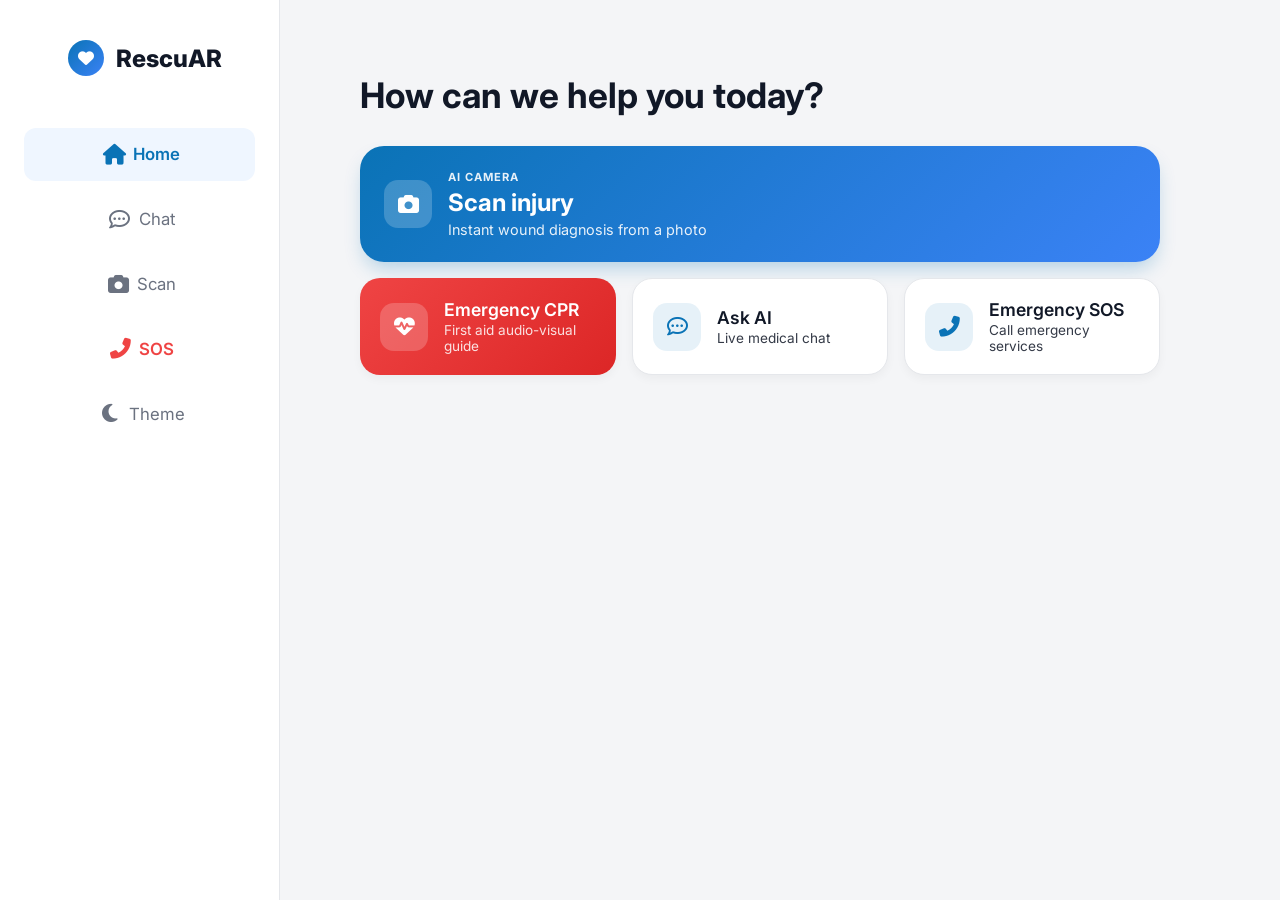
==== index.html @ 7adf70c9 "Add a full-screen voice guidance view with step progress" ====
<!DOCTYPE html>
<html lang="en">
<head>
    <meta charset="UTF-8">
    <meta name="viewport" content="width=device-width, initial-scale=1.0, maximum-scale=1.0, user-scalable=no">
    <title>RescuAR - AI First Aid</title>

    <!-- Fonts & Icons -->
    <link href="https://fonts.googleapis.com/css2?family=Inter:wght@400;500;600;700&display=swap" rel="stylesheet">
    <link rel="stylesheet" href="https://cdnjs.cloudflare.com/ajax/libs/font-awesome/6.4.0/css/all.min.css">

    <!-- Stylesheets -->
    <link rel="stylesheet" href="/static/css/base.css">
    <link rel="stylesheet" href="/static/css/layout.css">
    <link rel="stylesheet" href="/static/css/components.css">
    <link rel="stylesheet" href="/static/css/screens.css">
</head>
<body>

<div class="app-container">

    <!-- Navigation -->
    <nav class="main-nav">
        <div class="sidebar-brand">
            <div class="logo-icon"><i class="fas fa-heart"></i></div>
            RescuAR
        </div>
        <a class="nav-item active" onclick="switchScreen('homeScreen', this, 0)">
            <i class="fas fa-home"></i><span>Home</span>
        </a>
        <a class="nav-item" onclick="switchScreen('chatScreen', this, 1)">
            <i class="far fa-comment-dots"></i><span>Chat</span>
        </a>
        <a class="nav-item nav-item-scan" onclick="goToScan(this, 2)">
            <i class="fas fa-camera"></i><span>Scan</span>
        </a>
        <a class="nav-item" onclick="switchScreen('emergencyScreen', this, 3)">
            <i class="fas fa-phone-alt" style="color: #EF4444;"></i><span style="color: #EF4444; font-weight:600;">SOS</span>
        </a>
        <a class="nav-item" onclick="toggleTheme()">
            <i class="fas fa-moon" id="themeIcon"></i><span>Theme</span>
        </a>
    </nav>

    <!-- Screen wrapper -->
    <div class="screen-wrapper">

        <!-- HOME -->
        <div id="homeScreen" class="screen active">
            <div class="header">
                <div class="logo-area mobile-header-logo">
                    <div class="logo-icon"><i class="fas fa-heart"></i></div>
                    RescuAR
                </div>
            </div>
            <div style="max-width: 800px; width: 100%;">
                <h1>How can we help you today?</h1>
                <div class="card-main" onclick="goToScan(null, 2)">
                    <div class="card-sm-icon"><i class="fas fa-camera"></i></div>
                    <div class="card-main-text">
                        <p style="font-size:0.7rem; letter-spacing:1px; margin-bottom:4px; text-transform:uppercase; font-weight:700; opacity:0.9;">AI Camera</p>
                        <h3>Scan injury</h3>
                        <p>Instant wound diagnosis from a photo</p>
                    </div>
                </div>
                <div class="grid-cards">
                    <div class="card-sm card-red" onclick="switchScreen('cprScreen', null, -1)">
                        <div class="card-sm-icon"><i class="fas fa-heartbeat"></i></div>
                        <div>
                            <h4>Emergency CPR</h4>
                            <p>First aid audio-visual guide</p>
                        </div>
                    </div>
                    <div class="card-sm card-white" onclick="switchScreen('chatScreen', null, 1)">
                        <div class="card-sm-icon"><i class="far fa-comment-dots"></i></div>
                        <div>
                            <h4>Ask AI</h4>
                            <p>Live medical chat</p>
                        </div>
                    </div>
                    <div class="card-sm card-white" onclick="switchScreen('emergencyScreen', null, 3)">
                        <div class="card-sm-icon card-sm-icon-sos"><i class="fas fa-phone-alt"></i></div>
                        <div>
                            <h4>Emergency SOS</h4>
                            <p>Call emergency services</p>
                        </div>
                    </div>
                </div>
            </div>
        </div>

        <!-- CPR -->
        <div id="cprScreen" class="screen">
            <div class="header" style="position: relative;">
                <button class="back-btn" onclick="stopCpr(); switchScreen('homeScreen', null, 0)">
                    <i class="fas fa-arrow-left"></i>
                </button>
                <span class="screen-title mobile-header-logo">First Aid (CPR)</span>
            </div>
            <h2 class="screen-title desktop-title">First Aid (CPR)</h2>
            <div style="display:flex; flex-direction:column; align-items:center; justify-content:center; flex:1; text-align:center; max-width:600px; margin: 0 auto; width:100%;">
                <div id="cprPulseCircle" class="cpr-circle">
                    <span id="cprTimerDisplay">00</span>
                </div>
                <h3 id="cprInstruction" style="font-size:1.8rem; margin: 30px 0 10px 0; color:var(--text-dark);">Ready for CPR</h3>
                <p id="cprSubInstruction" style="color:var(--text-muted); margin-bottom:40px; font-size:1.1rem;">Press start to follow the rhythm.</p>
                <button id="btnCprToggle" class="btn-action" style="background:var(--danger-color); color:white; width:100%; max-width:300px; padding:20px; font-size:1.2rem; border-radius:24px; box-shadow: 0 10px 20px rgba(239, 68, 68, 0.3);" onclick="toggleCpr()">
                    <i class="fas fa-play"></i> Start CPR
                </button>
            </div>
        </div>

        <!-- SCAN -->
        <div id="scanScreen" class="screen">
            <div class="header" style="position: relative;">
                <button class="back-btn" onclick="switchScreen('homeScreen', null, 0)">
                    <i class="fas fa-arrow-left"></i>
                </button>
                <span class="screen-title mobile-header-logo">Scan injury</span>
            </div>
            <h2 class="screen-title desktop-title">Scan injury</h2>
            <div class="scan-content-wrapper">
                <div class="camera-view" id="cameraContainer">
                    <div class="camera-ui-layer" id="cameraUI">
                        <div class="focus-ring">FOCUS</div>
                    </div>
                    <img id="imagePreview" alt="Wound preview">
                    <div class="loader-overlay" id="loaderOverlay">
                        <div class="spinner"></div>
                        <span>Analysis in progress...</span>
                    </div>
                </div>
                <p style="text-align:center; color:var(--text-muted); margin-bottom:20px; font-size:0.9rem;">
                    Frame the injury in good lighting. Photos are securely analyzed by AI.
                </p>
                <div class="action-buttons-scan">
                    <input type="file" id="cameraInput" accept="image/*" capture="environment">
                    <input type="file" id="galleryInput" accept="image/*">
                    <label for="cameraInput" class="btn-action btn-capture" id="btnTakePic">
                        <i class="fas fa-camera"></i> Take photo
                    </label>
                    <label for="galleryInput" class="btn-action btn-capture" id="btnGallery">
                        <i class="fas fa-folder-open"></i> From gallery
                    </label>
                    <button class="btn-action btn-analyze" id="analyzeBtn" onclick="analyze()">
                        <i class="fas fa-microscope"></i> Analyze result
                    </button>
                </div>
                <div id="resultPanel" class="result-panel"></div>
            </div>
        </div>

        <!-- DIAGNOSIS -->
        <div id="diagnosisScreen" class="screen">
            <div class="header" style="position: relative;">
                <button class="back-btn" onclick="switchScreen('homeScreen', null, 0)">
                    <i class="fas fa-arrow-left"></i>
                </button>
                <span class="screen-title mobile-header-logo">AI Diagnosis</span>
                <button class="close-process-btn" onclick="endProcess()">
                    <i class="fas fa-times"></i>
                </button>
            </div>
            <h2 class="screen-title desktop-title">AI Diagnosis</h2>
            <div class="diagnosis-wrapper">
                <div class="diag-image-container">
                    <img id="diagImageResult" src="" alt="Analyzed wound">
                </div>
                <div class="diag-header">
                    <span class="severity-badge" id="diagSeverityBadge">
                        <i class="fas fa-exclamation-triangle"></i> MODERATE
                    </span>
                    <h2 class="diag-title" id="diagTitle">Diagnosis Name</h2>
                    <p class="diag-subtitle" id="diagSubtitle">Analyzed details will appear here.</p>
                </div>
                <button class="btn-voice" id="btnVoiceAssistant" onclick="toggleVoiceAssistant()">
                    <i class="fas fa-microphone"></i> Start Voice Assistant
                </button>
                <div class="card-steps" id="stepsCard">
                    <div class="steps-header" onclick="toggleCollapsedSteps()">
                        <h3>What this means</h3>
                        <i class="fas fa-chevron-up"></i>
                    </div>
                    <ul class="steps-list" id="stepsList"></ul>
                </div>
                <button class="btn-collapsed-steps" id="btnCollapsedSteps" style="display:none;" onclick="toggleCollapsedSteps()">
                    <span><i class="fas fa-list-ul" style="margin-right:8px; color:var(--blue-card);"></i> First Aid Steps</span>
                    <i class="fas fa-chevron-down"></i>
                </button>
                <div class="card-transcription" id="transcriptionCard" style="display:none;">
                    <h3><i class="fas fa-wave-square" style="color:var(--blue-card);"></i> Live Transcription</h3>
                    <div class="transcription-box">
                        <p id="transcriptionText">Listening...</p>
                    </div>
                </div>
            </div>
        </div>

        <!-- VOICE GUIDANCE (full-screen step view) -->
        <div id="voiceGuideScreen" class="screen">
            <div class="header" style="position: relative;">
                <button class="back-btn" onclick="exitVoiceGuide()">
                    <i class="fas fa-arrow-left"></i>
                </button>
                <span class="screen-title mobile-header-logo" id="voiceGuideTitle">Voice Guidance</span>
                <button class="close-process-btn" onclick="exitVoiceGuide()">
                    <i class="fas fa-times"></i>
                </button>
            </div>

            <div class="voice-guide-wrapper">
                <!-- Progress dots -->
                <div class="vg-progress" id="vgProgress"></div>
                <p class="vg-step-label" id="vgStepLabel">STEP 1 OF 5</p>

                <!-- Current step text (large) -->
                <h2 class="vg-step-text" id="vgStepText">Loading step...</h2>

                <!-- Spacer pushes status to bottom -->
                <div class="vg-spacer"></div>

                <!-- Listening status (fixed at bottom of content) -->
                <div class="vg-status" id="vgStatus">
                    <div class="vg-status-indicator" id="vgStatusDot"></div>
                    <p id="vgStatusText">🎤 Listening...</p>
                </div>
            </div>
        </div>

        <!-- CHAT -->
        <div id="chatScreen" class="screen">
            <div class="header" style="position: relative;">
                <button class="back-btn" onclick="switchScreen('homeScreen', null, 0)">
                    <i class="fas fa-arrow-left"></i>
                </button>
                <span class="screen-title mobile-header-logo">Medical AI Chat</span>
            </div>
            <h2 class="screen-title desktop-title">Medical AI Chat</h2>
            <div class="chat-container">
                <div class="chat-messages" id="chatMessages">
                    <div class="msg ai">Hello! I am an AI medical assistant. Describe your symptoms or ask a first aid question, and I will try to help.</div>
                </div>
                <div class="chat-input-area">
                    <input type="text" id="chatInput" placeholder="Type a message..." onkeypress="handleChatEnter(event)">
                    <button class="btn-send" onclick="sendChatMessage()">
                        <i class="fas fa-paper-plane"></i>
                    </button>
                </div>
            </div>
        </div>

        <!-- EMERGENCY -->
        <div id="emergencyScreen" class="screen">
            <div class="header" style="position: relative;">
                <button class="back-btn" onclick="switchScreen('homeScreen', null, 0)">
                    <i class="fas fa-arrow-left"></i>
                </button>
                <span class="screen-title mobile-header-logo">Emergency Numbers</span>
            </div>
            <h2 class="screen-title desktop-title">Emergency Numbers</h2>
            <p style="color:var(--text-muted); margin-bottom:10px; text-align:center;">Tap a number to call immediately from your device.</p>
            <div class="emergency-list">
                <a href="tel:112" class="emergency-link">
                    <div class="e-icon"><i class="fas fa-star-of-life"></i></div>
                    <div class="e-info"><h3>112</h3><p>Emergency Call Center</p></div>
                    <div class="e-action"><i class="fas fa-phone"></i></div>
                </a>
                <a href="tel:999" class="emergency-link">
                    <div class="e-icon"><i class="fas fa-ambulance"></i></div>
                    <div class="e-info"><h3>999</h3><p>Ambulance</p></div>
                    <div class="e-action"><i class="fas fa-phone"></i></div>
                </a>
                <a href="tel:998" class="emergency-link">
                    <div class="e-icon"><i class="fas fa-fire-extinguisher"></i></div>
                    <div class="e-info"><h3>998</h3><p>Fire Brigade</p></div>
                    <div class="e-action"><i class="fas fa-phone"></i></div>
                </a>
                <a href="tel:997" class="emergency-link">
                    <div class="e-icon"><i class="fas fa-shield-alt"></i></div>
                    <div class="e-info"><h3>997</h3><p>Police</p></div>
                    <div class="e-action"><i class="fas fa-phone"></i></div>
                </a>
            </div>
        </div>

    </div><!-- /.screen-wrapper -->
</div><!-- /.app-container -->

<!-- JavaScript (ES modules) -->
<script type="module" src="/static/js/app.js"></script>

</body>
</html>
---- static/css/base.css ----
/* ==========================================================================
   Base styles: CSS variables, reset, root layout, global animations
   ========================================================================== */

:root {
    /* Light theme */
    --bg-main: #F4F5F7;
    --text-dark: #111827;
    --text-muted: #6B7280;
    --red-card: #E52E2E;
    --blue-card: #0A73B6;
    --blue-hover: #085A8F;
    --white-card: #FFFFFF;
    --nav-bg: #FFFFFF;
    --border-color: #E5E7EB;
    --hover-bg: #F9FAFB;
    --active-bg: #EFF6FF;
    --success-color: #10B981;
    --warning-color: #F59E0B;
    --danger-color: #EF4444;
}

/* Dark theme override */
body.dark-mode {
    --bg-main: #111827;
    --text-dark: #F9FAFB;
    --text-muted: #9CA3AF;
    --white-card: #1F2937;
    --nav-bg: #1F2937;
    --border-color: #374151;
    --hover-bg: #374151;
    --active-bg: #1E3A8A;
}

* {
    box-sizing: border-box;
    margin: 0;
    padding: 0;
    font-family: 'Inter', sans-serif;
    -webkit-tap-highlight-color: transparent;
    transition: background-color 0.3s ease, color 0.3s ease, border-color 0.3s ease;
}

body,
html {
    background-color: var(--bg-main);
    color: var(--text-dark);
    height: 100%;
    width: 100%;
    overflow: hidden;
}

input[type="file"] {
    display: none;
}

/* ---- Animations ---- */
@keyframes fadeIn {
    from { opacity: 0; transform: translateY(10px); }
    to   { opacity: 1; transform: translateY(0); }
}

@keyframes spin {
    0%   { transform: rotate(0deg); }
    100% { transform: rotate(360deg); }
}

@keyframes heartbeat {
    0%   { transform: scale(1);    box-shadow: 0 0 20px rgba(239,68,68,0.1); }
    50%  { transform: scale(1.05); box-shadow: 0 0 50px rgba(239,68,68,0.4); }
    100% { transform: scale(1);    box-shadow: 0 0 20px rgba(239,68,68,0.1); }
}

@keyframes breath {
    0%   { transform: scale(1);   box-shadow: 0 0 20px rgba(10,115,182,0.1); }
    50%  { transform: scale(1.1); box-shadow: 0 0 50px rgba(10,115,182,0.4); }
    100% { transform: scale(1);   box-shadow: 0 0 20px rgba(10,115,182,0.1); }
}
---- static/css/layout.css ----
/* ==========================================================================
   Layout: app container, screens, navigation, header
   ========================================================================== */

/* ---- App container & screen wrapper ---- */
.app-container {
    width: 100%;
    max-width: 100%;
    height: 100vh;
    height: 100dvh;
    margin: 0;
    display: flex;
    flex-direction: column;
    background-color: var(--bg-main);
}

.screen-wrapper {
    flex: 1;
    position: relative;
    overflow: hidden;
    /* Mobile: leave room for the fixed bottom nav */
    padding-bottom: 80px;
}

.screen {
    display: none;
    flex-direction: column;
    padding: 24px;
    width: 100%;
    height: 100%;
    overflow-y: auto;
    -webkit-overflow-scrolling: touch;
    animation: fadeIn 0.2s ease-out;
}

.screen.active {
    display: flex;
}

/* ---- Header ---- */
.header {
    display: flex;
    justify-content: space-between;
    align-items: center;
    margin-bottom: 24px;
    padding-top: 10px;
    position: relative;
}

.logo-area {
    display: flex;
    align-items: center;
    gap: 12px;
    font-weight: 700;
    font-size: 1.4rem;
}

.logo-icon {
    background: linear-gradient(135deg, #0A73B6, #3b82f6);
    color: white;
    width: 36px;
    height: 36px;
    border-radius: 50%;
    display: flex;
    align-items: center;
    justify-content: center;
    font-size: 1rem;
}

.avatar {
    background-color: var(--blue-card);
    color: white;
    width: 40px;
    height: 40px;
    border-radius: 50%;
    display: flex;
    align-items: center;
    justify-content: center;
    font-weight: 600;
}

.screen-title {
    font-weight: 600;
    font-size: 1.2rem;
    width: 100%;
    text-align: center;
}

.desktop-title {
    display: none;
}

/* ---- Navigation (mobile bottom bar) ---- */
.sidebar-brand {
    display: none;
}

.main-nav {
    position: fixed;
    bottom: 0;
    left: 0;
    right: 0;
    background: var(--nav-bg);
    display: flex;
    justify-content: space-around;
    align-items: center;
    padding: 10px 10px 20px 10px;
    border-top: 1px solid var(--border-color);
    z-index: 100;
}

.nav-item {
    display: flex;
    flex-direction: column;
    align-items: center;
    gap: 4px;
    color: var(--text-muted);
    font-size: 0.75rem;
    text-decoration: none;
    flex: 1;
    cursor: pointer;
    transition: 0.2s;
}

.nav-item i {
    font-size: 1.3rem;
}

.nav-item.active {
    color: var(--blue-card);
    font-weight: 600;
}

.nav-item-scan {
    background-color: var(--blue-card);
    color: white !important;
    width: 56px;
    height: 56px;
    border-radius: 50%;
    display: flex;
    flex-direction: column;
    align-items: center;
    justify-content: center;
    transform: translateY(-15px);
    box-shadow: 0 8px 16px rgba(10, 115, 182, 0.3);
    flex: none;
    border: 4px solid var(--bg-main);
}

.nav-item-scan i {
    font-size: 1.4rem;
    color: white;
    margin-bottom: 0;
}

.nav-item-scan span {
    display: none;
}

/* ==========================================================================
   Desktop layout (≥768px): sidebar nav, no fixed bottom bar
   ========================================================================== */
@media (min-width: 768px) {
    .app-container {
        flex-direction: row;
    }

    .screen-wrapper {
        padding-bottom: 0;
    }

    .main-nav {
        position: static;
        width: 280px;
        min-width: 280px;
        flex-direction: column;
        justify-content: flex-start;
        padding: 40px 24px;
        border-top: none;
        border-right: 1px solid var(--border-color);
        gap: 12px;
    }

    .sidebar-brand {
        display: flex;
        align-items: center;
        gap: 12px;
        font-weight: 800;
        font-size: 1.5rem;
        margin-bottom: 40px;
        padding-left: 10px;
    }

    .mobile-header-logo {
        display: none;
    }

    .nav-item {
        flex-direction: row;
        justify-content: center;
        padding: 16px 20px;
        border-radius: 12px;
        font-size: 1.05rem;
        flex: none;
        width: 100%;
    }

    .nav-item i {
        width: 30px;
        text-align: center;
    }

    .nav-item:hover {
        background-color: var(--hover-bg);
    }

    .nav-item.active {
        background-color: var(--active-bg);
        color: var(--blue-card);
    }

    .nav-item-scan {
        background-color: transparent;
        color: var(--text-muted) !important;
        width: 100%;
        height: auto;
        transform: none;
        box-shadow: none;
        border: none;
    }

    .nav-item-scan.active {
        background-color: var(--active-bg);
        color: var(--blue-card) !important;
    }

    .nav-item-scan i {
        font-size: 1.3rem;
        color: inherit;
    }

    .nav-item-scan span {
        display: inline;
        color: inherit;
    }

    .screen {
        padding: 40px 80px;
        max-width: 1200px;
        margin: 0 auto;
    }

    .header {
        justify-content: flex-end;
    }

    .desktop-title {
        display: block;
        text-align: left;
        font-size: 1.8rem;
        margin-bottom: 20px;
    }
}
---- static/css/components.css ----
/* ==========================================================================
   Reusable components: buttons, cards, badges, forms, switch, spinner
   ========================================================================== */

/* ---- Buttons ---- */
.back-btn {
    background: var(--white-card);
    border: 1px solid var(--border-color);
    border-radius: 50%;
    width: 44px;
    height: 44px;
    display: flex;
    align-items: center;
    justify-content: center;
    cursor: pointer;
    font-size: 1.1rem;
    color: var(--text-dark);
    position: absolute;
    left: 0;
    z-index: 10;
}

.back-btn:hover {
    background: var(--hover-bg);
}

.close-process-btn {
    background: var(--danger-color);
    color: white;
    border: none;
    border-radius: 50%;
    width: 44px;
    height: 44px;
    display: flex;
    align-items: center;
    justify-content: center;
    cursor: pointer;
    font-size: 1.2rem;
    position: absolute;
    right: 0;
    z-index: 10;
    box-shadow: 0 4px 6px rgba(239, 68, 68, 0.3);
    transition: all 0.2s;
}

.close-process-btn:hover {
    transform: scale(1.05);
}

.btn-action {
    flex: 1;
    min-width: 140px;
    padding: 16px;
    border: none;
    border-radius: 16px;
    font-weight: 600;
    font-size: 1rem;
    cursor: pointer;
    display: flex;
    justify-content: center;
    align-items: center;
    gap: 8px;
    transition: 0.2s;
}

.btn-capture {
    background: var(--white-card);
    color: var(--text-dark);
    border: 1px solid var(--border-color);
}

.btn-capture:hover {
    background: var(--hover-bg);
}

.btn-analyze {
    background: var(--blue-card);
    color: white;
    display: none;
}

.btn-analyze:hover {
    background: var(--blue-hover);
}

.btn-analyze:disabled {
    background: #9CA3AF;
    cursor: not-allowed;
}

.btn-voice {
    width: 100%;
    padding: 18px;
    background: var(--blue-card);
    color: white;
    border-radius: 16px;
    border: none;
    font-size: 1.1rem;
    font-weight: 600;
    cursor: pointer;
    display: flex;
    justify-content: center;
    align-items: center;
    gap: 10px;
    margin-bottom: 20px;
    transition: 0.3s;
    box-shadow: 0 4px 10px rgba(10, 115, 182, 0.2);
}

.btn-voice:hover {
    background: var(--blue-hover);
    transform: translateY(-2px);
}

.btn-voice.active {
    background: var(--danger-color);
    box-shadow: 0 4px 10px rgba(239, 68, 68, 0.2);
}

.btn-collapsed-steps {
    background: var(--white-card);
    border: 1px solid var(--border-color);
    padding: 16px 20px;
    border-radius: 16px;
    font-weight: 600;
    width: 100%;
    display: flex;
    justify-content: space-between;
    align-items: center;
    cursor: pointer;
    color: var(--text-dark);
    margin-bottom: 20px;
    transition: 0.2s;
}

.btn-collapsed-steps:hover {
    background: var(--hover-bg);
}

.btn-send {
    background: var(--blue-card);
    color: white;
    border: none;
    width: 48px;
    height: 48px;
    border-radius: 50%;
    display: flex;
    align-items: center;
    justify-content: center;
    cursor: pointer;
    font-size: 1.2rem;
}

/* ---- Cards ---- */
.card-main {
    background: linear-gradient(135deg, #0A73B6, #3b82f6);
    color: white;
    padding: 24px;
    border-radius: 24px;
    margin-bottom: 16px;
    display: flex;
    align-items: center;
    gap: 16px;
    box-shadow: 0 10px 20px -5px rgba(10, 115, 182, 0.3);
    cursor: pointer;
    transition: transform 0.2s;
}

.card-main:hover {
    transform: translateY(-2px);
}

.card-main-text h3 {
    font-size: 1.5rem;
    margin-bottom: 4px;
    font-weight: 700;
}

.card-main-text p {
    font-size: 0.9rem;
    opacity: 0.9;
}

.card-sm-icon {
    width: 48px;
    height: 48px;
    min-width: 48px;
    border-radius: 14px;
    display: flex;
    align-items: center;
    justify-content: center;
    font-size: 1.3rem;
    background: rgba(255, 255, 255, 0.2);
}

.card-sm-icon-sos {
    background: rgba(239, 68, 68, 0.15);
    color: #EF4444;
}

.card-white .card-sm-icon {
    background: rgba(10, 115, 182, 0.1);
    color: var(--blue-card);
}

.grid-cards {
    display: flex;
    flex-direction: column;
    gap: 12px;
}

.card-sm {
    padding: 20px;
    border-radius: 20px;
    display: flex;
    flex-direction: row;
    align-items: center;
    gap: 16px;
    cursor: pointer;
    box-shadow: 0 4px 10px rgba(0, 0, 0, 0.04);
    transition: transform 0.2s;
}

.card-sm:hover {
    transform: translateY(-2px);
}

.card-red {
    background: linear-gradient(135deg, #EF4444, #DC2626);
    color: white;
}

.card-white {
    background-color: var(--white-card);
    border: 1px solid var(--border-color);
}

.card-sm h4 {
    font-size: 1.1rem;
    margin-bottom: 2px;
    font-weight: 600;
}

.card-sm p {
    font-size: 0.85rem;
    opacity: 0.85;
}

/* ---- Badges ---- */
.severity-badge {
    display: inline-flex;
    align-items: center;
    gap: 6px;
    padding: 6px 12px;
    border-radius: 8px;
    font-size: 0.75rem;
    font-weight: 800;
    letter-spacing: 0.5px;
    margin-bottom: 10px;
}

.severity-badge.moderate {
    background: rgba(245, 158, 11, 0.15);
    color: #D97706;
}

.severity-badge.mild {
    background: rgba(16, 185, 129, 0.15);
    color: #059669;
}

.severity-badge.severe {
    background: rgba(239, 68, 68, 0.15);
    color: #DC2626;
}

/* ---- Spinner ---- */
.spinner {
    width: 44px;
    height: 44px;
    border: 4px solid rgba(255, 255, 255, 0.3);
    border-left-color: white;
    border-radius: 50%;
    animation: spin 1s linear infinite;
    margin-bottom: 12px;
}

/* ---- Result panel ---- */
.result-panel {
    margin-top: 20px;
    padding: 16px;
    border-radius: 16px;
    background: var(--white-card);
    font-size: 1.05rem;
    font-weight: 600;
    display: none;
    text-align: center;
    border: 1px solid var(--border-color);
    width: 100%;
}

.result-panel.error {
    color: #DC2626;
    background: rgba(254, 226, 226, 0.1);
    border-color: #F87171;
}

/* ---- Loader overlay ---- */
.loader-overlay {
    position: absolute;
    inset: 0;
    background: rgba(0, 0, 0, 0.6);
    z-index: 20;
    display: none;
    flex-direction: column;
    align-items: center;
    justify-content: center;
    color: white;
    border-radius: 24px;
}


/* ---- Voice control buttons ---- */
.voice-controls {
    display: flex;
    gap: 8px;
    margin-top: 16px;
    flex-wrap: wrap;
}

.voice-control-btn {
    flex: 1;
    min-width: 70px;
    padding: 12px 8px;
    border: 1px solid var(--border-color);
    background: var(--white-card);
    color: var(--text-dark);
    border-radius: 12px;
    cursor: pointer;
    display: flex;
    flex-direction: column;
    align-items: center;
    gap: 4px;
    font-size: 0.75rem;
    font-weight: 600;
    transition: 0.2s;
}

.voice-control-btn i {
    font-size: 1.1rem;
    color: var(--blue-card);
}

.voice-control-btn:active {
    transform: scale(0.95);
    background: var(--hover-bg);
}

.voice-control-stop {
    border-color: rgba(239, 68, 68, 0.3);
}

.voice-control-stop i {
    color: var(--danger-color);
}
---- static/css/screens.css ----
/* ==========================================================================
   Screen-specific styles: home, CPR, scan, diagnosis, chat, emergency, profile
   ========================================================================== */

/* ---- Home screen ---- */
h1 {
    font-size: 2.2rem;
    line-height: 1.2;
    margin-bottom: 30px;
    font-weight: 700;
}

.greeting {
    color: var(--text-muted);
    font-size: 1.1rem;
    margin-bottom: 6px;
}

@media (min-width: 768px) {
    .grid-cards {
        display: grid;
        grid-template-columns: 1fr 1fr 1fr;
        gap: 16px;
    }

    .back-btn {
        display: none;
    }

    .close-process-btn {
        top: 40px;
        right: 80px;
    }
}

/* ---- CPR screen ---- */
.cpr-circle {
    width: 220px;
    height: 220px;
    border-radius: 50%;
    border: 10px solid var(--danger-color);
    display: flex;
    align-items: center;
    justify-content: center;
    font-size: 5rem;
    font-weight: 800;
    color: var(--danger-color);
    margin: 0 auto;
    transition: 0.3s;
    box-shadow: 0 0 30px rgba(239, 68, 68, 0.1);
}

.cpr-circle.pulsing {
    animation: heartbeat 0.6s infinite;
}

.cpr-circle.breathing {
    border-color: var(--blue-card);
    color: var(--blue-card);
    box-shadow: 0 0 30px rgba(10, 115, 182, 0.1);
}

.cpr-circle.breathing.pulsing {
    animation: breath 2.5s infinite;
}

.cpr-circle.transition-mode {
    border-color: var(--warning-color);
    color: var(--warning-color);
    box-shadow: 0 0 30px rgba(245, 158, 11, 0.2);
}

/* ---- Scan screen ---- */
.scan-content-wrapper {
    width: 100%;
    max-width: 480px;
    margin: 0 auto;
    display: flex;
    flex-direction: column;
    align-items: center;
}

.camera-view {
    background: linear-gradient(to bottom, #111827, #1F2937);
    width: 100%;
    aspect-ratio: 4/3;
    border-radius: 24px;
    position: relative;
    display: flex;
    flex-direction: column;
    align-items: center;
    justify-content: center;
    overflow: hidden;
    box-shadow: 0 10px 20px rgba(0, 0, 0, 0.05);
    margin-bottom: 20px;
}

.camera-ui-layer {
    position: absolute;
    inset: 0;
    display: flex;
    align-items: center;
    justify-content: center;
    pointer-events: none;
}

.focus-ring {
    width: 130px;
    height: 130px;
    border: 1px solid rgba(255, 255, 255, 0.4);
    border-radius: 50%;
    display: flex;
    align-items: center;
    justify-content: center;
    color: rgba(255, 255, 255, 0.7);
    font-size: 0.8rem;
    letter-spacing: 2px;
}

#imagePreview {
    width: 100%;
    height: 100%;
    object-fit: cover;
    display: none;
    position: absolute;
    inset: 0;
    z-index: 5;
}

.action-buttons-scan {
    display: flex;
    flex-wrap: wrap;
    gap: 12px;
    width: 100%;
    z-index: 10;
}

/* ---- Diagnosis screen ---- */
.diagnosis-wrapper {
    max-width: 600px;
    margin: 0 auto;
    width: 100%;
}

.diag-image-container {
    width: 100%;
    height: 220px;
    border-radius: 24px;
    overflow: hidden;
    margin-bottom: 20px;
    background: #E5E7EB;
    position: relative;
}

.diag-image-container img {
    width: 100%;
    height: 100%;
    object-fit: cover;
}

.diag-header {
    margin-bottom: 20px;
}

.diag-title {
    font-size: 2.2rem;
    font-weight: 700;
    margin-bottom: 8px;
    color: var(--text-dark);
    text-transform: capitalize;
}

.diag-subtitle {
    color: var(--text-muted);
    font-size: 0.95rem;
    line-height: 1.4;
}

/* Steps card */
.card-steps {
    background: var(--white-card);
    border: 1px solid var(--border-color);
    border-radius: 24px;
    padding: 24px;
    margin-bottom: 20px;
}

.steps-header {
    display: flex;
    justify-content: space-between;
    align-items: center;
    cursor: pointer;
    margin-bottom: 16px;
}

.steps-header h3 {
    font-size: 0.9rem;
    text-transform: uppercase;
    letter-spacing: 1px;
    color: var(--text-muted);
    margin-bottom: 0;
    font-weight: 700;
}

.steps-header i {
    color: var(--text-muted);
    font-size: 1.1rem;
}

.steps-list {
    list-style: none;
    padding: 0;
}

.steps-list li {
    display: flex;
    gap: 12px;
    margin-bottom: 16px;
    align-items: flex-start;
    font-size: 1rem;
    color: var(--text-dark);
    line-height: 1.4;
}

.steps-list li i {
    font-size: 1.2rem;
    margin-top: 2px;
}

/* Transcription card */
.card-transcription {
    background: var(--white-card);
    border: 1px solid var(--border-color);
    border-radius: 24px;
    padding: 24px;
    margin-bottom: 20px;
    border-left: 4px solid var(--blue-card);
    animation: fadeIn 0.3s ease;
}

.card-transcription h3 {
    font-size: 0.9rem;
    text-transform: uppercase;
    letter-spacing: 1px;
    color: var(--text-muted);
    margin-bottom: 12px;
    font-weight: 700;
    display: flex;
    align-items: center;
    gap: 8px;
}

.transcription-box {
    min-height: 100px;
    background: var(--bg-main);
    border-radius: 12px;
    padding: 16px;
    font-style: italic;
    color: var(--text-muted);
    line-height: 1.5;
}

/* ---- Chat screen ---- */
.chat-container {
    flex: 1;
    display: flex;
    flex-direction: column;
    background: var(--white-card);
    border-radius: 24px;
    border: 1px solid var(--border-color);
    overflow: hidden;
    margin-top: 10px;
    max-width: 800px;
    width: 100%;
    margin-left: auto;
    margin-right: auto;
}

.chat-messages {
    flex: 1;
    padding: 20px;
    overflow-y: auto;
    display: flex;
    flex-direction: column;
    gap: 16px;
}

.msg {
    max-width: 80%;
    padding: 12px 16px;
    border-radius: 16px;
    font-size: 0.95rem;
    line-height: 1.4;
}

.msg.ai {
    background: var(--hover-bg);
    color: var(--text-dark);
    align-self: flex-start;
    border-bottom-left-radius: 4px;
    border: 1px solid var(--border-color);
}

.msg.user {
    background: var(--blue-card);
    color: white;
    align-self: flex-end;
    border-bottom-right-radius: 4px;
}

.chat-input-area {
    padding: 16px;
    border-top: 1px solid var(--border-color);
    display: flex;
    gap: 10px;
    background: var(--white-card);
}

.chat-input-area input {
    flex: 1;
    padding: 14px;
    border: 1px solid var(--border-color);
    background: var(--white-card);
    color: var(--text-dark);
    border-radius: 24px;
    outline: none;
    font-size: 0.95rem;
}

/* ---- Emergency numbers screen ---- */
.emergency-list {
    display: flex;
    flex-direction: column;
    gap: 16px;
    margin-top: 10px;
    max-width: 800px;
    margin-left: auto;
    margin-right: auto;
    width: 100%;
}

.emergency-link {
    display: flex;
    align-items: center;
    background: var(--white-card);
    padding: 20px;
    border-radius: 20px;
    text-decoration: none;
    color: var(--text-dark);
    border: 1px solid var(--border-color);
    transition: 0.2s;
}

.emergency-link:hover {
    transform: translateY(-2px);
    border-color: #EF4444;
}

.emergency-link .e-icon {
    width: 50px;
    height: 50px;
    border-radius: 50%;
    background: rgba(239, 68, 68, 0.1);
    color: #EF4444;
    display: flex;
    align-items: center;
    justify-content: center;
    font-size: 1.5rem;
    margin-right: 16px;
}

.emergency-link .e-info {
    flex: 1;
}

.emergency-link h3 {
    font-size: 1.6rem;
    font-weight: 800;
    color: #EF4444;
    margin-bottom: 4px;
}

.emergency-link p {
    font-size: 0.9rem;
    color: var(--text-muted);
    font-weight: 500;
}

.emergency-link .e-action {
    color: #10B981;
    font-size: 1.5rem;
    background: rgba(16, 185, 129, 0.1);
    width: 44px;
    height: 44px;
    border-radius: 50%;
    display: flex;
    align-items: center;
    justify-content: center;
}

/* ---- Profile screen (removed — dark mode toggle is now in header) ---- */


/* ---- Voice Guidance Screen ---- */
.voice-guide-wrapper {
    display: flex;
    flex-direction: column;
    height: 100%;
    padding: 0;
}

.vg-progress {
    display: flex;
    gap: 6px;
    margin-bottom: 8px;
}

.vg-progress-dot {
    height: 5px;
    flex: 1;
    border-radius: 3px;
    background: var(--border-color);
    transition: background 0.3s;
}

.vg-progress-dot.done {
    background: var(--success-color);
}

.vg-progress-dot.active {
    background: var(--blue-card);
}

.vg-step-label {
    font-size: 0.75rem;
    font-weight: 700;
    letter-spacing: 1.5px;
    color: var(--text-muted);
    text-transform: uppercase;
    margin-bottom: 24px;
}

.vg-step-text {
    font-size: 1.8rem;
    font-weight: 700;
    line-height: 1.3;
    color: var(--text-dark);
    margin-bottom: 24px;
}

.vg-spacer {
    flex: 1;
}

.vg-status {
    display: flex;
    align-items: center;
    gap: 12px;
    padding: 16px 20px;
    background: var(--white-card);
    border: 1px solid var(--border-color);
    border-radius: 16px;
    margin-top: auto;
}

.vg-status-indicator {
    width: 12px;
    height: 12px;
    border-radius: 50%;
    background: var(--success-color);
    animation: pulse-dot 1.5s infinite;
}

@keyframes pulse-dot {
    0%, 100% { opacity: 1; transform: scale(1); }
    50% { opacity: 0.5; transform: scale(0.8); }
}

.vg-status p {
    font-size: 0.9rem;
    color: var(--text-muted);
    font-weight: 500;
}
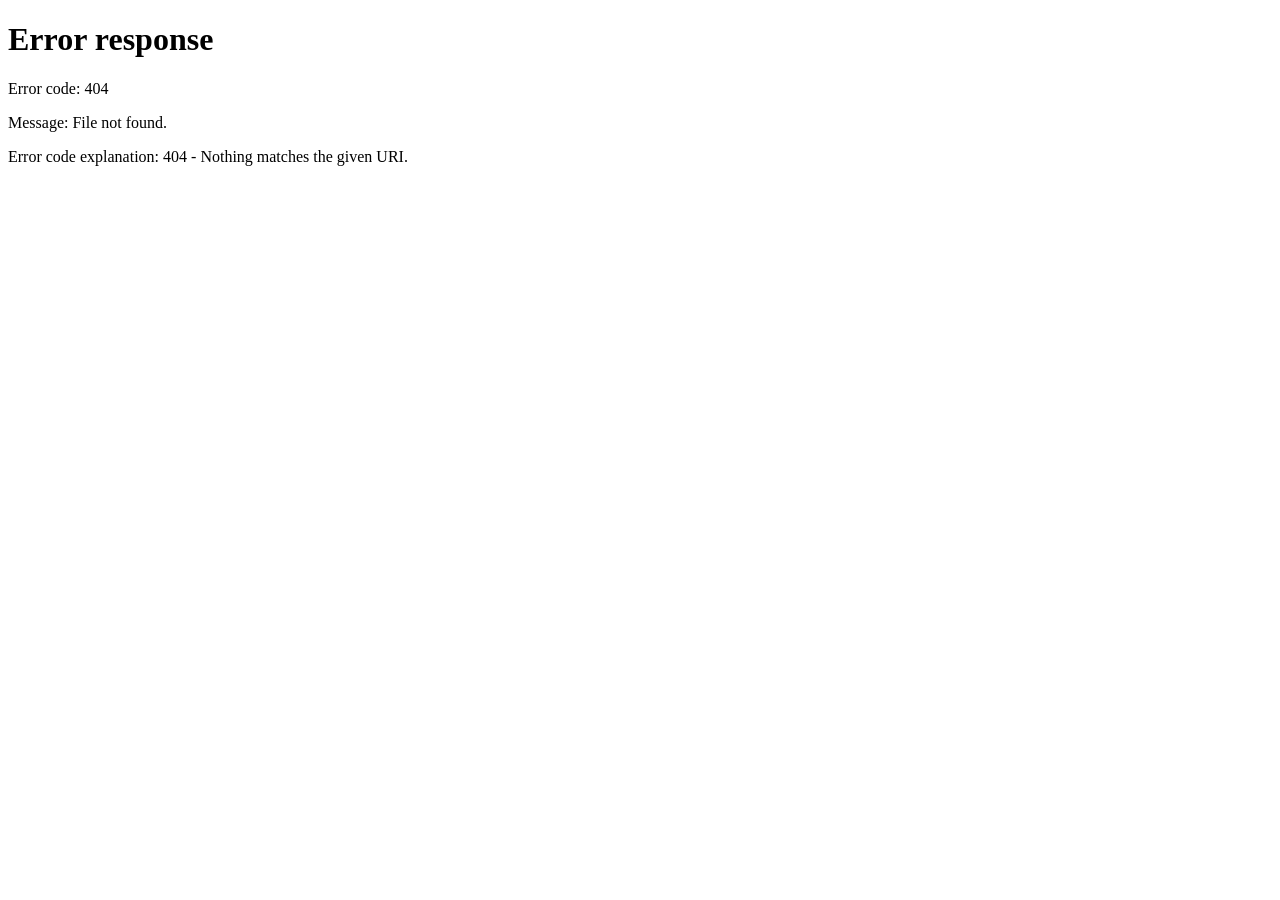
==== commit 4855b923: "Show the app inside an iPhone frame on desktop On desktop (>=1024px with a mouse) index.html redirec" ====
--- a/index.html
+++ b/index.html
@@ -4,16 +4,25 @@
     <meta charset="UTF-8">
     <meta name="viewport" content="width=device-width, initial-scale=1.0, maximum-scale=1.0, user-scalable=no">
     <title>RescuAR - AI First Aid</title>
+    <script>
+        // On desktop, show the app inside an iPhone frame (/phone loads this page in an iframe).
+        // Add ?desktop=1 to the URL to get the full desktop layout instead.
+        if (window.self === window.top
+            && !new URLSearchParams(location.search).has('desktop')
+            && window.matchMedia('(min-width: 1024px) and (hover: hover) and (pointer: fine)').matches) {
+            location.replace('/phone');
+        }
+    </script>
 
     <!-- Fonts & Icons -->
     <link href="https://fonts.googleapis.com/css2?family=Inter:wght@400;500;600;700&display=swap" rel="stylesheet">
     <link rel="stylesheet" href="https://cdnjs.cloudflare.com/ajax/libs/font-awesome/6.4.0/css/all.min.css">
 
     <!-- Stylesheets -->
-    <link rel="stylesheet" href="/static/css/base.css">
-    <link rel="stylesheet" href="/static/css/layout.css">
-    <link rel="stylesheet" href="/static/css/components.css">
-    <link rel="stylesheet" href="/static/css/screens.css">
+    <link rel="stylesheet" href="/static/css/base.css?v=5">
+    <link rel="stylesheet" href="/static/css/layout.css?v=4">
+    <link rel="stylesheet" href="/static/css/components.css?v=4">
+    <link rel="stylesheet" href="/static/css/screens.css?v=4">
 </head>
 <body>
 
@@ -107,6 +116,38 @@
                 <button id="btnCprToggle" class="btn-action" style="background:var(--danger-color); color:white; width:100%; max-width:300px; padding:20px; font-size:1.2rem; border-radius:24px; box-shadow: 0 10px 20px rgba(239, 68, 68, 0.3);" onclick="toggleCpr()">
                     <i class="fas fa-play"></i> Start CPR
                 </button>
+                <button class="btn-recovery-entry" onclick="openRecoveryGuide()">
+                    <i class="fas fa-procedures"></i> Recovery Position Guide
+                </button>
+                <p class="recovery-entry-hint">
+                    If they start breathing normally, place them in the recovery position.
+                </p>
+            </div>
+        </div>
+
+        <!-- RECOVERY POSITION -->
+        <div id="recoveryScreen" class="screen">
+            <div class="header" style="position: relative;">
+                <button class="back-btn" onclick="switchScreen('cprScreen', null, -1)">
+                    <i class="fas fa-arrow-left"></i>
+                </button>
+                <span class="screen-title mobile-header-logo">Recovery Position</span>
+            </div>
+            <h2 class="screen-title desktop-title">Recovery Position</h2>
+            <div class="recovery-wrapper">
+                <div class="vg-progress" id="recoveryProgress"></div>
+                <p class="vg-step-label" id="recoveryStepLabel">STEP 1 OF 6</p>
+                <div class="recovery-illustration" id="recoveryIllustration"></div>
+                <h3 class="recovery-step-title" id="recoveryStepTitle">Loading...</h3>
+                <p class="recovery-step-sub" id="recoveryStepSub"></p>
+                <div class="recovery-nav">
+                    <button class="btn-action btn-recovery-prev" id="btnRecoveryPrev" onclick="prevRecoveryStep()">
+                        <i class="fas fa-arrow-left"></i> Back
+                    </button>
+                    <button class="btn-action btn-recovery-next" id="btnRecoveryNext" onclick="nextRecoveryStep()">
+                        Next <i class="fas fa-arrow-right"></i>
+                    </button>
+                </div>
             </div>
         </div>
 
@@ -219,10 +260,29 @@
                 <!-- Spacer pushes status to bottom -->
                 <div class="vg-spacer"></div>
 
+                <!-- Recognized speech (what the STT actually heard) -->
+                <div class="vg-heard" id="vgHeard" style="display:none;">
+                    <span class="vg-heard-label"><i class="fas fa-comment-dots"></i> Recognized speech</span>
+                    <p id="vgHeardText"></p>
+                </div>
+
                 <!-- Listening status (fixed at bottom of content) -->
                 <div class="vg-status" id="vgStatus">
                     <div class="vg-status-indicator" id="vgStatusDot"></div>
                     <p id="vgStatusText">🎤 Listening...</p>
+                </div>
+
+                <!-- Physical buttons mirroring the voice commands -->
+                <div class="voice-controls">
+                    <button class="voice-control-btn" id="btnVcNext" onclick="voiceCommand('next')">
+                        <i class="fas fa-forward"></i> Next
+                    </button>
+                    <button class="voice-control-btn" id="btnVcRepeat" onclick="voiceCommand('repeat')">
+                        <i class="fas fa-redo"></i> Repeat
+                    </button>
+                    <button class="voice-control-btn" id="btnVcMore" onclick="voiceCommand('more')">
+                        <i class="fas fa-question-circle"></i> More
+                    </button>
                 </div>
             </div>
         </div>
@@ -287,7 +347,7 @@
 </div><!-- /.app-container -->
 
 <!-- JavaScript (ES modules) -->
-<script type="module" src="/static/js/app.js"></script>
+<script type="module" src="/static/js/app.js?v=4"></script>
 
 </body>
 </html>
--- a/static/css/base.css
+++ b/static/css/base.css
@@ -30,6 +30,12 @@
     --border-color: #374151;
     --hover-bg: #374151;
     --active-bg: #1E3A8A;
+}
+
+/* The theme variables live on <body>, so paint <html> dark too — otherwise its
+   light background shows through at edges (overscroll, scaled phone preview) */
+html:has(> body.dark-mode) {
+    background-color: #111827;
 }
 
 * {
--- a/static/css/layout.css
+++ b/static/css/layout.css
@@ -158,9 +158,115 @@
 }
 
 /* ==========================================================================
-   Desktop layout (≥768px): sidebar nav, no fixed bottom bar
+   Tablet layout (iPad): ≥768px and <1024px
    ========================================================================== */
-@media (min-width: 768px) {
+@media (min-width: 768px) and (max-width: 1023px) {
+    .app-container {
+        flex-direction: row;
+    }
+
+    .screen-wrapper {
+        padding-bottom: 0;
+    }
+
+    .main-nav {
+        position: static;
+        width: 240px;
+        min-width: 240px;
+        flex-direction: column;
+        justify-content: flex-start;
+        padding: 32px 20px;
+        border-top: none;
+        border-right: 1px solid var(--border-color);
+        gap: 10px;
+    }
+
+    .sidebar-brand {
+        display: flex;
+        align-items: center;
+        gap: 10px;
+        font-weight: 800;
+        font-size: 1.3rem;
+        margin-bottom: 32px;
+        padding-left: 8px;
+    }
+
+    .mobile-header-logo {
+        display: none;
+    }
+
+    .nav-item {
+        flex-direction: row;
+        justify-content: flex-start;
+        padding: 14px 16px;
+        border-radius: 12px;
+        font-size: 0.95rem;
+        flex: none;
+        width: 100%;
+        gap: 12px;
+    }
+
+    .nav-item i {
+        width: 26px;
+        text-align: center;
+        font-size: 1.2rem;
+    }
+
+    .nav-item:hover {
+        background-color: var(--hover-bg);
+    }
+
+    .nav-item.active {
+        background-color: var(--active-bg);
+        color: var(--blue-card);
+    }
+
+    .nav-item-scan {
+        background-color: transparent;
+        color: var(--text-muted) !important;
+        width: 100%;
+        height: auto;
+        transform: none;
+        box-shadow: none;
+        border: none;
+    }
+
+    .nav-item-scan.active {
+        background-color: var(--active-bg);
+        color: var(--blue-card) !important;
+    }
+
+    .nav-item-scan i {
+        font-size: 1.2rem;
+        color: inherit;
+    }
+
+    .nav-item-scan span {
+        display: inline;
+        color: inherit;
+    }
+
+    .screen {
+        padding: 32px 48px;
+        max-width: 100%;
+    }
+
+    .header {
+        justify-content: flex-end;
+    }
+
+    .desktop-title {
+        display: block;
+        text-align: left;
+        font-size: 1.6rem;
+        margin-bottom: 18px;
+    }
+}
+
+/* ==========================================================================
+   Desktop layout (≥1024px): wider sidebar nav, more spacing
+   ========================================================================== */
+@media (min-width: 1024px) {
     .app-container {
         flex-direction: row;
     }
--- a/static/css/components.css
+++ b/static/css/components.css
@@ -356,6 +356,11 @@
     background: var(--hover-bg);
 }
 
+.voice-control-btn:disabled {
+    opacity: 0.45;
+    cursor: default;
+}
+
 .voice-control-stop {
     border-color: rgba(239, 68, 68, 0.3);
 }
--- a/static/css/screens.css
+++ b/static/css/screens.css
@@ -16,7 +16,150 @@
     margin-bottom: 6px;
 }
 
-@media (min-width: 768px) {
+/* ---- Tablet-specific adjustments (iPad) ---- */
+@media (min-width: 768px) and (max-width: 1023px) {
+    h1 {
+        font-size: 1.9rem;
+    }
+
+    .grid-cards {
+        display: grid;
+        grid-template-columns: 1fr 1fr 1fr;
+        gap: 14px;
+    }
+
+    .back-btn {
+        display: none;
+    }
+
+    .close-process-btn {
+        top: 32px;
+        right: 48px;
+    }
+
+    .cpr-circle {
+        width: 200px;
+        height: 200px;
+        font-size: 4.5rem;
+    }
+
+    .recovery-illustration {
+        padding: 12px;
+    }
+
+    .recovery-step-title {
+        font-size: 1.4rem;
+    }
+
+    .recovery-step-sub {
+        font-size: 1rem;
+    }
+
+    .diag-title {
+        font-size: 2rem;
+    }
+
+    .vg-step-text {
+        font-size: 1.5rem;
+        padding: 20px;
+    }
+
+    .scan-content-wrapper {
+        max-width: 520px;
+    }
+
+    .camera-view {
+        aspect-ratio: 16/10;
+    }
+
+    .chat-container {
+        max-width: 90%;
+    }
+
+    .emergency-list {
+        max-width: 90%;
+    }
+}
+
+/* ---- iPad Portrait-specific (narrower tablets) ---- */
+@media (min-width: 768px) and (max-width: 834px) and (orientation: portrait) {
+    .screen {
+        padding: 28px 40px;
+    }
+
+    h1 {
+        font-size: 1.8rem;
+        margin-bottom: 24px;
+    }
+
+    .desktop-title {
+        font-size: 1.5rem;
+    }
+
+    .recovery-wrapper {
+        max-width: 520px;
+    }
+
+    .diagnosis-wrapper {
+        max-width: 520px;
+    }
+
+    .voice-guide-wrapper {
+        max-width: 520px;
+    }
+}
+
+/* ---- iPad Landscape-specific ---- */
+@media (min-width: 768px) and (max-width: 1023px) and (orientation: landscape) {
+    .screen {
+        padding: 24px 56px;
+    }
+
+    .recovery-wrapper {
+        flex-direction: row;
+        flex-wrap: wrap;
+        align-items: flex-start;
+        gap: 20px;
+        max-width: 100%;
+    }
+
+    .recovery-illustration {
+        flex: 1 1 55%;
+        min-width: 380px;
+        margin-bottom: 0;
+    }
+
+    .vg-step-label,
+    .recovery-step-title,
+    .recovery-step-sub {
+        flex: 1 1 40%;
+    }
+
+    .vg-progress {
+        width: 100%;
+    }
+
+    .recovery-nav {
+        width: 100%;
+        flex: 1 1 100%;
+    }
+
+    .diagnosis-wrapper {
+        max-width: 100%;
+    }
+
+    .diag-image-container {
+        width: 100%;
+        height: 280px;
+    }
+
+    .voice-guide-wrapper {
+        max-width: 100%;
+    }
+}
+
+/* ---- Desktop-specific adjustments ---- */
+@media (min-width: 1024px) {
     .grid-cards {
         display: grid;
         grid-template-columns: 1fr 1fr 1fr;
@@ -70,6 +213,111 @@
     box-shadow: 0 0 30px rgba(245, 158, 11, 0.2);
 }
 
+/* ---- Recovery position (entry button on CPR screen) ---- */
+.btn-recovery-entry {
+    width: 100%;
+    max-width: 300px;
+    margin-top: 16px;
+    padding: 16px;
+    background: var(--white-card);
+    color: var(--blue-card);
+    border: 1px solid var(--border-color);
+    border-radius: 24px;
+    font-size: 1rem;
+    font-weight: 600;
+    cursor: pointer;
+    display: flex;
+    justify-content: center;
+    align-items: center;
+    gap: 10px;
+    transition: 0.2s;
+    box-shadow: 0 4px 10px rgba(0, 0, 0, 0.04);
+}
+
+.btn-recovery-entry:hover {
+    background: var(--hover-bg);
+    transform: translateY(-2px);
+}
+
+.recovery-entry-hint {
+    margin-top: 12px;
+    font-size: 0.85rem;
+    color: var(--text-muted);
+    max-width: 300px;
+}
+
+/* ---- Recovery position screen ---- */
+.recovery-wrapper {
+    display: flex;
+    flex-direction: column;
+    flex: 1;
+    max-width: 600px;
+    margin: 0 auto;
+    width: 100%;
+}
+
+.recovery-illustration {
+    background: var(--white-card);
+    border: 1px solid var(--border-color);
+    border-radius: 24px;
+    padding: 14px;
+    margin-bottom: 20px;
+    box-shadow: 0 2px 8px rgba(0, 0, 0, 0.04);
+    animation: fadeIn 0.3s ease;
+}
+
+.recovery-illustration svg {
+    width: 100%;
+    height: auto;
+    display: block;
+}
+
+.recovery-step-title {
+    font-size: 1.6rem;
+    font-weight: 700;
+    color: var(--text-dark);
+    margin-bottom: 8px;
+}
+
+.recovery-step-sub {
+    color: var(--text-muted);
+    font-size: 1.05rem;
+    line-height: 1.5;
+    margin-bottom: 24px;
+}
+
+.recovery-nav {
+    display: flex;
+    gap: 12px;
+    margin-top: auto;
+    padding-bottom: 10px;
+}
+
+.btn-recovery-prev {
+    background: var(--white-card);
+    color: var(--text-dark);
+    border: 1px solid var(--border-color);
+}
+
+.btn-recovery-prev:hover:not(:disabled) {
+    background: var(--hover-bg);
+}
+
+.btn-recovery-prev:disabled {
+    opacity: 0.4;
+    cursor: default;
+}
+
+.btn-recovery-next {
+    background: var(--blue-card);
+    color: white;
+    box-shadow: 0 4px 10px rgba(10, 115, 182, 0.2);
+}
+
+.btn-recovery-next:hover {
+    background: var(--blue-hover);
+}
+
 /* ---- Scan screen ---- */
 .scan-content-wrapper {
     width: 100%;
@@ -406,19 +654,21 @@
     display: flex;
     flex-direction: column;
     height: 100%;
-    padding: 0;
+    max-width: 600px;
+    margin: 0 auto;
+    width: 100%;
 }
 
 .vg-progress {
     display: flex;
     gap: 6px;
-    margin-bottom: 8px;
+    margin-bottom: 12px;
 }
 
 .vg-progress-dot {
-    height: 5px;
+    height: 4px;
     flex: 1;
-    border-radius: 3px;
+    border-radius: 2px;
     background: var(--border-color);
     transition: background 0.3s;
 }
@@ -432,40 +682,81 @@
 }
 
 .vg-step-label {
-    font-size: 0.75rem;
+    font-size: 0.7rem;
     font-weight: 700;
     letter-spacing: 1.5px;
     color: var(--text-muted);
     text-transform: uppercase;
-    margin-bottom: 24px;
+    margin-bottom: 20px;
 }
 
 .vg-step-text {
-    font-size: 1.8rem;
+    font-size: 1.6rem;
     font-weight: 700;
-    line-height: 1.3;
-    color: var(--text-dark);
-    margin-bottom: 24px;
+    line-height: 1.35;
+    color: var(--text-dark);
+    margin-bottom: 16px;
+    padding: 24px;
+    background: var(--white-card);
+    border: 1px solid var(--border-color);
+    border-radius: 20px;
+    box-shadow: 0 2px 8px rgba(0, 0, 0, 0.04);
 }
 
 .vg-spacer {
     flex: 1;
+    min-height: 20px;
+}
+
+.vg-heard {
+    background: var(--white-card);
+    border: 1px solid var(--border-color);
+    border-left: 4px solid var(--blue-card);
+    border-radius: 14px;
+    padding: 12px 16px;
+    margin-bottom: 12px;
+    animation: fadeIn 0.3s ease;
+}
+
+.vg-heard-label {
+    display: flex;
+    align-items: center;
+    gap: 6px;
+    font-size: 0.65rem;
+    font-weight: 700;
+    letter-spacing: 1px;
+    text-transform: uppercase;
+    color: var(--text-muted);
+    margin-bottom: 4px;
+}
+
+.vg-heard-label i {
+    color: var(--blue-card);
+}
+
+.vg-heard p {
+    font-size: 0.95rem;
+    color: var(--text-dark);
+    font-style: italic;
+    margin: 0;
+    line-height: 1.4;
 }
 
 .vg-status {
     display: flex;
     align-items: center;
     gap: 12px;
-    padding: 16px 20px;
-    background: var(--white-card);
-    border: 1px solid var(--border-color);
-    border-radius: 16px;
-    margin-top: auto;
+    padding: 14px 20px;
+    background: var(--white-card);
+    border: 1px solid var(--border-color);
+    border-radius: 14px;
+    box-shadow: 0 2px 8px rgba(0, 0, 0, 0.04);
 }
 
 .vg-status-indicator {
-    width: 12px;
-    height: 12px;
+    width: 10px;
+    height: 10px;
+    min-width: 10px;
     border-radius: 50%;
     background: var(--success-color);
     animation: pulse-dot 1.5s infinite;
@@ -477,7 +768,8 @@
 }
 
 .vg-status p {
-    font-size: 0.9rem;
+    font-size: 0.85rem;
     color: var(--text-muted);
     font-weight: 500;
-}
+    margin: 0;
+}
